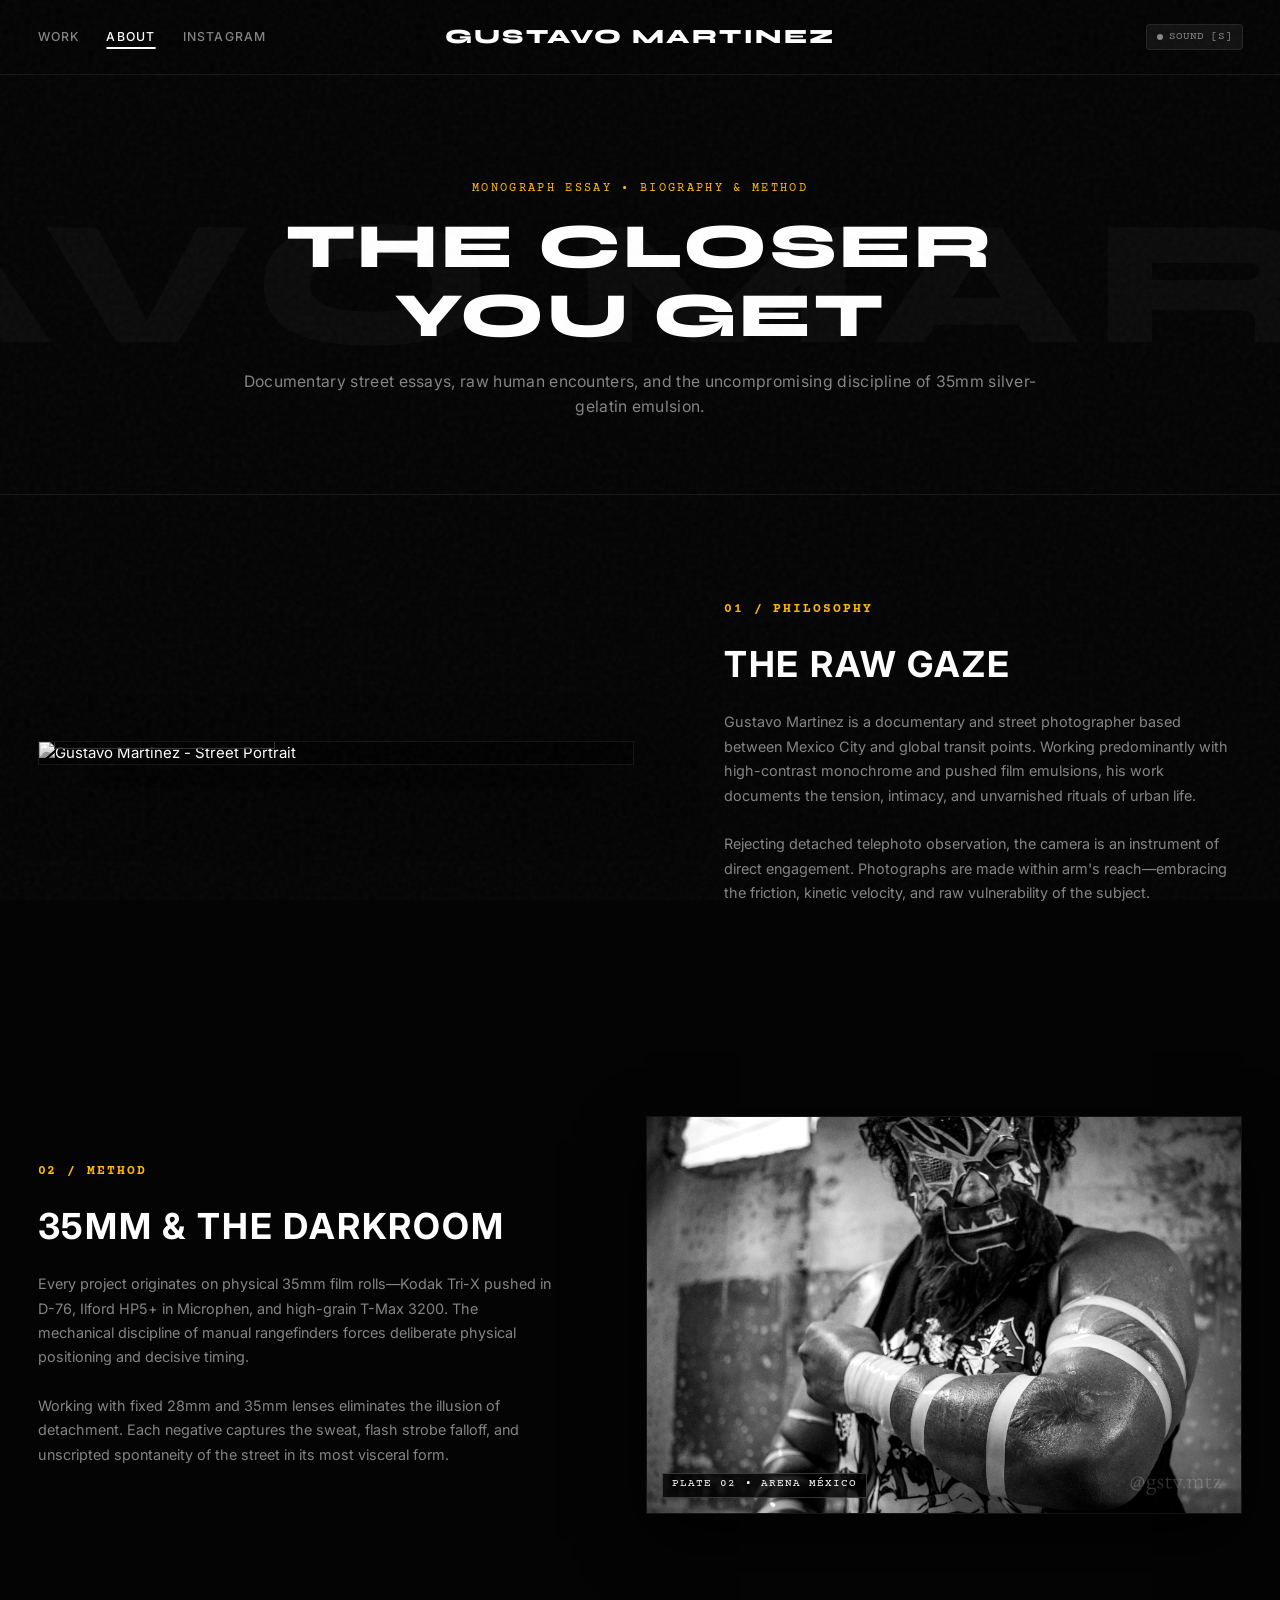
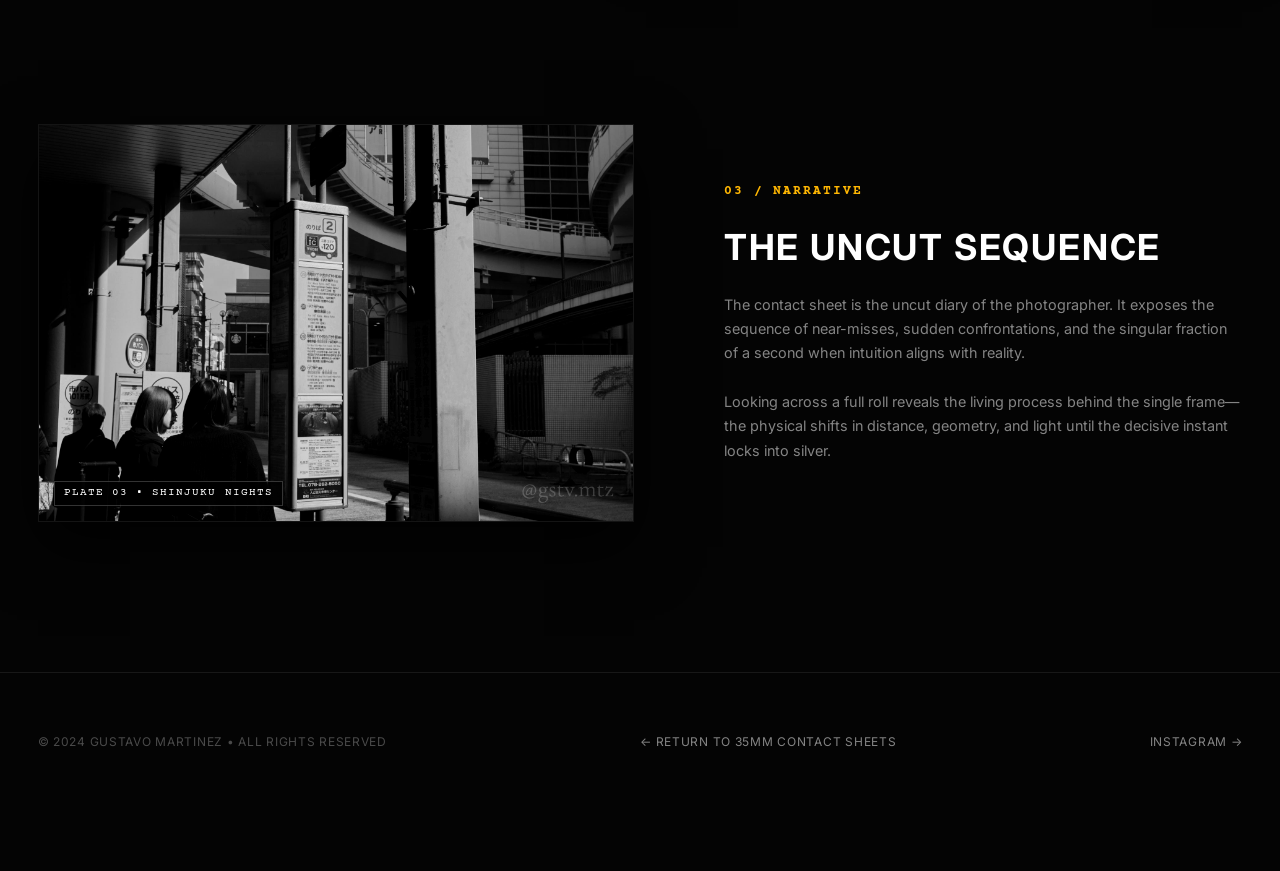
==== about/index.html @ 590e6861 "Rebuild: 35mm Contact Sheet Portfolio with Darkroom Light Table & About section" ====
<!DOCTYPE html>
<html lang="en">
<head>
    <meta charset="UTF-8">
    <meta name="viewport" content="width=device-width, initial-scale=1.0">
    <title>ABOUT — GUSTAVO MARTINEZ</title>
    <meta name="description" content="Biography, documentary ethos, and 35mm darkroom philosophy of street photographer Gustavo Martinez.">
    
    <!-- Open Graph -->
    <meta property="og:title" content="ABOUT — GUSTAVO MARTINEZ">
    <meta property="og:description" content="Documentary ethos, street philosophy, and the 35mm darkroom medium.">
    
    <!-- Google Fonts -->
    <link rel="preconnect" href="https://fonts.googleapis.com">
    <link rel="preconnect" href="https://fonts.gstatic.com" crossorigin>
    <link href="https://fonts.googleapis.com/css2?family=Courier+Prime:ital,wght@0,400;0,700;1,400&family=Inter:wght@300;400;500;600;700&family=Syne:wght@700;800&display=swap" rel="stylesheet">

    <!-- CSS Modules -->
    <link rel="stylesheet" href="../css/style.css">
    <link rel="stylesheet" href="../css/about.css">
</head>
<body>

    <!-- Silver-Gelatin Analog Noise Grain -->
    <div class="film-grain-canvas" aria-hidden="true"></div>

    <!-- Site Header: Bruce Gilden 3-Part Architecture -->
    <header class="site-header">
        <nav class="header-left" aria-label="Primary Navigation">
            <a href="../index.html" class="nav-link">WORK</a>
            <a href="../about.html" class="nav-link active">ABOUT</a>
            <a href="https://www.instagram.com/gstv.mtz/" target="_blank" rel="noopener" class="nav-link">INSTAGRAM</a>
        </nav>

        <div class="header-center">
            <a href="../index.html" class="site-logo">GUSTAVO MARTINEZ</a>
        </div>

        <div class="header-right">
            <button id="about-audio-btn" class="audio-toggle-btn" title="Toggle tactile acoustic feedback (S)" aria-pressed="false">
                <span class="sound-indicator"></span>
                <span>SOUND [S]</span>
            </button>
        </div>
    </header>

    <!-- About Section Hero Header -->
    <header class="about-page-header">
        <div class="about-watermark">GUSTAVO MARTINEZ</div>
        <div class="about-header-content">
            <span class="about-tagline">MONOGRAPH ESSAY • BIOGRAPHY & METHOD</span>
            <h1 class="about-headline">THE CLOSER YOU GET</h1>
            <p class="about-lead">Documentary street essays, raw human encounters, and the uncompromising discipline of 35mm silver-gelatin emulsion.</p>
        </div>
    </header>

    <!-- 3 Alternating Monograph Sections (Photos with text on opposite side) -->
    <main class="about-monograph-container">

        <!-- 1. Photo Left / Text Right -->
        <article class="about-row layout-photo-left">
            <div class="about-photo-col">
                <div class="about-img-frame">
                    <img src="../assets/photos/splash.jpg" alt="Gustavo Martinez - Street Portrait" class="about-img">
                    <span class="about-img-badge">PLATE 01 • FLASH & SHADOW</span>
                </div>
            </div>
            <div class="about-text-col">
                <span class="about-num">01 / PHILOSOPHY</span>
                <h2 class="about-section-title">THE RAW GAZE</h2>
                <p class="about-body">
                    Gustavo Martinez is a documentary and street photographer based between Mexico City and global transit points. Working predominantly with high-contrast monochrome and pushed film emulsions, his work documents the tension, intimacy, and unvarnished rituals of urban life.
                </p>
                <p class="about-body">
                    Rejecting detached telephoto observation, the camera is an instrument of direct engagement. Photographs are made within arm's reach—embracing the friction, kinetic velocity, and raw vulnerability of the subject.
                </p>
            </div>
        </article>

        <!-- 2. Text Left / Photo Right (Opposite Side) -->
        <article class="about-row layout-photo-right">
            <div class="about-photo-col">
                <div class="about-img-frame">
                    <img src="../assets/photos/lucha-libre/1.jpg" alt="Lucha Libre - The Mask in Shadows" class="about-img">
                    <span class="about-img-badge">PLATE 02 • ARENA MÉXICO</span>
                </div>
            </div>
            <div class="about-text-col">
                <span class="about-num">02 / METHOD</span>
                <h2 class="about-section-title">35MM & THE DARKROOM</h2>
                <p class="about-body">
                    Every project originates on physical 35mm film rolls—Kodak Tri-X pushed in D-76, Ilford HP5+ in Microphen, and high-grain T-Max 3200. The mechanical discipline of manual rangefinders forces deliberate physical positioning and decisive timing.
                </p>
                <p class="about-body">
                    Working with fixed 28mm and 35mm lenses eliminates the illusion of detachment. Each negative captures the sweat, flash strobe falloff, and unscripted spontaneity of the street in its most visceral form.
                </p>
            </div>
        </article>

        <!-- 3. Photo Left / Text Right (Opposite Side) -->
        <article class="about-row layout-photo-left">
            <div class="about-photo-col">
                <div class="about-img-frame">
                    <img src="../assets/photos/japan/1.jpg" alt="Japan - Shinjuku Crosswalk" class="about-img">
                    <span class="about-img-badge">PLATE 03 • SHINJUKU NIGHTS</span>
                </div>
            </div>
            <div class="about-text-col">
                <span class="about-num">03 / NARRATIVE</span>
                <h2 class="about-section-title">THE UNCUT SEQUENCE</h2>
                <p class="about-body">
                    The contact sheet is the uncut diary of the photographer. It exposes the sequence of near-misses, sudden confrontations, and the singular fraction of a second when intuition aligns with reality.
                </p>
                <p class="about-body">
                    Looking across a full roll reveals the living process behind the single frame—the physical shifts in distance, geometry, and light until the decisive instant locks into silver.
                </p>
            </div>
        </article>

    </main>

    <!-- Site Footer -->
    <footer class="site-footer">
        <div class="footer-left">
            <span>© 2024 GUSTAVO MARTINEZ • ALL RIGHTS RESERVED</span>
        </div>
        <div class="footer-center">
            <span><a href="../index.html">← RETURN TO 35MM CONTACT SHEETS</a></span>
        </div>
        <div class="footer-right">
            <a href="https://www.instagram.com/gstv.mtz/" target="_blank" rel="noopener">INSTAGRAM →</a>
        </div>
    </footer>

    <!-- Audio Script -->
    <script type="module">
        import { sound } from './js/audio.js';
        const btn = document.getElementById('about-audio-btn');
        if (btn) {
            btn.addEventListener('click', () => {
                const active = sound.toggle();
                btn.classList.toggle('active', active);
                btn.setAttribute('aria-pressed', active ? 'true' : 'false');
                if (active) sound.playClick();
            });
        }
        window.addEventListener('keydown', (e) => {
            if (e.key.toLowerCase() === 's' && btn) btn.click();
        });
    </script>
</body>
</html>
---- css/style.css ----
/* ==========================================================================
   Gustavo Martinez Photography — Design Tokens & Core Styles
   Darkroom / Monograph / Contact Sheet
   ========================================================================== */

:root {
    --bg-canvas: #040404;
    --bg-surface: #090a0d;
    --bg-light-table: #0c0d12;
    --border-dim: rgba(255, 255, 255, 0.08);
    --border-medium: rgba(255, 255, 255, 0.18);
    
    --text-pure: #ffffff;
    --text-high: #e2e2e2;
    --text-muted: #848484;
    --text-subtle: #4a4a4a;

    --chinagraph-red: #e63946;
    --chinagraph-yellow: #ffb703;
    --film-amber: #e8a838;

    --font-display: 'Syne', -apple-system, BlinkMacSystemFont, sans-serif;
    --font-sans: 'Inter', -apple-system, BlinkMacSystemFont, sans-serif;
    --font-mono: 'Courier Prime', 'SF Mono', Consolas, monospace;

    --ease-out-expo: cubic-bezier(0.16, 1, 0.3, 1);
    --ease-in-out-cubic: cubic-bezier(0.65, 0, 0.35, 1);
}

/* Base Reset */
*, *::before, *::after {
    margin: 0;
    padding: 0;
    box-sizing: border-box;
    -webkit-font-smoothing: antialiased;
    -moz-osx-font-smoothing: grayscale;
}

html {
    background-color: var(--bg-canvas);
    color: var(--text-pure);
    font-family: var(--font-sans);
    font-size: 15px;
    line-height: 1.5;
    scroll-behavior: smooth;
    overflow-x: hidden;
}

body {
    min-height: 100vh;
    background-color: var(--bg-canvas);
    color: var(--text-pure);
    position: relative;
    padding-bottom: 2rem;
}

body.lightbox-locked {
    overflow: hidden !important;
}

/* Subtle Silver-Gelatin Film Grain Overlay */
.film-grain-canvas {
    position: fixed;
    top: 0;
    left: 0;
    width: 100vw;
    height: 100vh;
    pointer-events: none;
    z-index: 99;
    opacity: 0.038;
    background-image: url("data:image/svg+xml,%3Csvg viewBox='0 0 200 200' xmlns='http://www.w3.org/2000/svg'%3E%3Cfilter id='noiseFilter'%3E%3CfeTurbulence type='fractalNoise' baseFrequency='0.85' numOctaves='3' stitchTiles='stitch'/%3E%3C/filter%3E%3Crect width='100%25' height='100%25' filter='url(%23noiseFilter)'/%3E%3C/svg%3E");
}

/* ==========================================================================
   Header (Bruce Gilden 3-Part Architecture)
   ========================================================================== */

.site-header {
    position: sticky;
    top: 0;
    z-index: 80;
    display: grid;
    grid-template-columns: 1fr auto 1fr;
    align-items: center;
    padding: 1.6rem 2.5rem;
    background: rgba(4, 4, 4, 0.92);
    backdrop-filter: blur(12px);
    -webkit-backdrop-filter: blur(12px);
    border-bottom: 1px solid var(--border-dim);
}

/* Left Nav */
.header-left {
    display: flex;
    align-items: center;
    gap: 1.8rem;
}

.nav-link {
    color: var(--text-muted);
    font-size: 0.82rem;
    font-weight: 500;
    text-transform: uppercase;
    letter-spacing: 0.1em;
    text-decoration: none;
    transition: color 0.2s ease;
    cursor: pointer;
    background: none;
    border: none;
    font-family: inherit;
    padding: 0;
}

.nav-link:hover {
    color: var(--text-pure);
}

.nav-link.active {
    color: var(--text-pure);
    text-decoration: underline;
    text-underline-offset: 6px;
    text-decoration-thickness: 1.5px;
}

/* Center Logotype */
.header-center {
    text-align: center;
}

.site-logo {
    font-family: var(--font-display);
    font-size: 1.35rem;
    font-weight: 800;
    letter-spacing: 0.12em;
    text-transform: uppercase;
    color: var(--text-pure);
    text-decoration: none;
    display: block;
    line-height: 1;
}

.site-logo:hover {
    opacity: 0.85;
}

/* Right Nav */
.header-right {
    display: flex;
    justify-content: flex-end;
    align-items: center;
    gap: 1.6rem;
}

.archive-status-tag {
    font-family: var(--font-mono);
    font-size: 0.72rem;
    color: var(--text-subtle);
    letter-spacing: 0.08em;
    text-transform: uppercase;
}

.archive-status-tag .status-dot {
    display: inline-block;
    width: 6px;
    height: 6px;
    border-radius: 50%;
    background: #10b981;
    margin-right: 6px;
    box-shadow: 0 0 8px #10b981;
}

/* Audio Toggle Button */
.audio-toggle-btn {
    background: rgba(255, 255, 255, 0.06);
    border: 1px solid var(--border-dim);
    color: var(--text-muted);
    padding: 0.35rem 0.65rem;
    border-radius: 4px;
    font-size: 0.75rem;
    font-family: var(--font-mono);
    display: flex;
    align-items: center;
    gap: 0.4rem;
    cursor: pointer;
    transition: all 0.2s ease;
}

.audio-toggle-btn:hover {
    background: rgba(255, 255, 255, 0.12);
    color: var(--text-pure);
}

.audio-toggle-btn.active {
    background: rgba(255, 255, 255, 0.18);
    border-color: var(--border-medium);
    color: #fff;
}

.audio-toggle-btn .sound-indicator {
    width: 6px;
    height: 6px;
    border-radius: 50%;
    background: #888;
}

.audio-toggle-btn.active .sound-indicator {
    background: #e63946;
    box-shadow: 0 0 6px #e63946;
}

/* ==========================================================================
   Floating Mode Control Pill (Dock)
   ========================================================================== */

.floating-mode-dock {
    position: fixed;
    bottom: 2rem;
    left: 50%;
    transform: translateX(-50%);
    z-index: 90;
    display: flex;
    align-items: center;
    background: rgba(14, 15, 20, 0.88);
    border: 1px solid rgba(255, 255, 255, 0.14);
    box-shadow: 0 20px 40px rgba(0, 0, 0, 0.7), 0 0 0 1px rgba(255, 255, 255, 0.05);
    border-radius: 999px;
    padding: 0.35rem;
    backdrop-filter: blur(20px);
    -webkit-backdrop-filter: blur(20px);
}

.mode-pill-btn {
    display: flex;
    align-items: center;
    gap: 0.65rem;
    padding: 0.65rem 1.35rem;
    border-radius: 999px;
    background: transparent;
    border: none;
    color: var(--text-muted);
    font-family: var(--font-sans);
    font-size: 0.82rem;
    font-weight: 600;
    letter-spacing: 0.08em;
    text-transform: uppercase;
    cursor: pointer;
    transition: all 0.25s var(--ease-out-expo);
}

.mode-pill-btn:hover {
    color: var(--text-pure);
}

.mode-pill-btn.active {
    background: rgba(255, 255, 255, 0.12);
    color: #ffffff;
    box-shadow: 0 2px 10px rgba(0, 0, 0, 0.4);
}

.mode-icon {
    display: flex;
    align-items: center;
    justify-content: center;
}

.hotkey-badge {
    font-family: var(--font-mono);
    font-size: 0.68rem;
    color: var(--text-subtle);
    background: rgba(255, 255, 255, 0.06);
    padding: 0.15rem 0.35rem;
    border-radius: 3px;
    margin-left: 0.2rem;
}

.mode-pill-btn.active .hotkey-badge {
    color: var(--text-muted);
    background: rgba(0, 0, 0, 0.3);
}

/* ==========================================================================
   Main Viewport & Transitions
   ========================================================================== */

#main-viewport {
    width: 100%;
    min-height: calc(100vh - 120px);
    transition: opacity 0.18s ease, transform 0.18s ease;
}

#main-viewport.mode-transitioning {
    opacity: 0;
    transform: translateY(6px);
}

/* Footer Information */
.site-footer {
    padding: 4rem 2.5rem 6rem;
    border-top: 1px solid var(--border-dim);
    display: flex;
    justify-content: space-between;
    align-items: center;
    font-size: 0.8rem;
    color: var(--text-subtle);
    letter-spacing: 0.06em;
}

.site-footer a {
    color: var(--text-muted);
    text-decoration: none;
}

.site-footer a:hover {
    color: var(--text-pure);
    text-decoration: underline;
}

/* Responsive Rules */
@media (max-width: 860px) {
    .site-header {
        display: grid;
        grid-template-columns: 1fr auto;
        grid-template-rows: auto auto;
        padding: 0.9rem 1.2rem 0.75rem;
        gap: 0.7rem 0;
    }

    .header-center {
        grid-column: 1 / 2;
        grid-row: 1 / 2;
        text-align: left;
    }

    .site-logo {
        font-size: 1.15rem;
        letter-spacing: 0.08em;
    }

    .header-right {
        grid-column: 2 / 3;
        grid-row: 1 / 2;
        justify-content: flex-end;
    }

    .header-left {
        grid-column: 1 / 3;
        grid-row: 2 / 2;
        display: flex;
        align-items: center;
        gap: 1.5rem;
        padding-top: 0.6rem;
        border-top: 1px solid var(--border-dim);
    }

    .nav-link {
        font-size: 0.78rem;
        padding: 0.2rem 0;
    }

    .site-footer {
        flex-direction: column;
        gap: 1.2rem;
        text-align: center;
        padding: 2.5rem 1.2rem 4rem;
    }
}
---- css/about.css ----
/* ==========================================================================
   About Section Styling (Monograph Aesthetic & Alternating 3-Photo Layout)
   ========================================================================== */

.about-page-header {
    position: relative;
    width: 100%;
    padding: 7rem 2.5rem 5rem;
    text-align: center;
    border-bottom: 1px solid var(--border-dim);
    overflow: hidden;
}

.about-watermark {
    position: absolute;
    top: 50%;
    left: 50%;
    transform: translate(-50%, -50%);
    font-family: var(--font-display);
    font-size: clamp(4rem, 14vw, 16rem);
    font-weight: 800;
    color: rgba(255, 255, 255, 0.03);
    white-space: nowrap;
    letter-spacing: 0.08em;
    pointer-events: none;
    z-index: 1;
    user-select: none;
}

.about-header-content {
    position: relative;
    z-index: 2;
    max-width: 820px;
    margin: 0 auto;
}

.about-tagline {
    font-family: var(--font-mono);
    font-size: 0.78rem;
    color: var(--chinagraph-yellow);
    letter-spacing: 0.2em;
    text-transform: uppercase;
    display: block;
    margin-bottom: 1rem;
}

.about-headline {
    font-family: var(--font-display);
    font-size: clamp(2.4rem, 5.5vw, 4.2rem);
    font-weight: 800;
    letter-spacing: 0.04em;
    line-height: 1.1;
    margin-bottom: 1.2rem;
}

.about-lead {
    font-size: 1.05rem;
    color: var(--text-muted);
    line-height: 1.6;
    letter-spacing: 0.02em;
}

/* ==========================================================================
   The 3-Photo Alternating Monograph Section
   ========================================================================== */

.about-monograph-container {
    width: 100%;
    max-width: 1440px;
    margin: 0 auto;
    padding: 7rem 2.5rem 10rem;
    display: flex;
    flex-direction: column;
    gap: 14rem; /* Generous Bruce Gilden vertical spacing */
}

/* Each Triptych Row */
.about-row {
    display: grid;
    grid-template-columns: 1fr 1fr;
    gap: 6rem;
    align-items: center;
    position: relative;
}

/* Alternating Alignment */
/* Row 1 & 3: Photo on Left, Text on Right (Default Grid) */
.about-row.layout-photo-left {
    grid-template-columns: 1.15fr 1fr;
}

/* Row 2: Text on Left, Photo on Right (Reversed Grid) */
.about-row.layout-photo-right {
    grid-template-columns: 1fr 1.15fr;
}

.about-row.layout-photo-right .about-photo-col {
    order: 2;
}

.about-row.layout-photo-right .about-text-col {
    order: 1;
}

/* Photo Column */
.about-photo-col {
    position: relative;
}

.about-img-frame {
    position: relative;
    background: #000;
    overflow: hidden;
    border: 1px solid var(--border-dim);
    box-shadow: 0 25px 60px rgba(0, 0, 0, 0.85);
}

.about-img {
    width: 100%;
    height: auto;
    max-height: 75vh;
    object-fit: cover;
    display: block;
    filter: contrast(108%) grayscale(100%);
    transition: filter 0.5s ease, transform 0.6s var(--ease-out-expo);
}

.about-img-frame:hover .about-img {
    filter: contrast(112%) grayscale(0%);
    transform: scale(1.02);
}

.about-img-badge {
    position: absolute;
    bottom: 1rem;
    left: 1rem;
    font-family: var(--font-mono);
    font-size: 0.7rem;
    color: #fff;
    background: rgba(0, 0, 0, 0.8);
    padding: 0.25rem 0.6rem;
    border: 1px solid rgba(255, 255, 255, 0.2);
    letter-spacing: 0.1em;
}

/* Text Column */
.about-text-col {
    display: flex;
    flex-direction: column;
    gap: 1.6rem;
    max-width: 540px;
}

.about-num {
    font-family: var(--font-mono);
    font-size: 0.85rem;
    color: var(--chinagraph-yellow);
    letter-spacing: 0.15em;
    font-weight: 700;
}

.about-section-title {
    font-family: var(--font-sans);
    font-size: clamp(1.6rem, 2.8vw, 2.4rem);
    font-weight: 700;
    text-transform: uppercase;
    letter-spacing: 0.05em;
    line-height: 1.2;
    color: var(--text-pure);
}

.about-quote {
    font-family: var(--font-display);
    font-size: 1.35rem;
    font-weight: 700;
    line-height: 1.35;
    color: var(--text-high);
    border-left: 2px solid var(--chinagraph-red);
    padding-left: 1.2rem;
    margin: 0.4rem 0;
}

.about-quote-author {
    display: block;
    font-family: var(--font-mono);
    font-size: 0.72rem;
    color: var(--text-subtle);
    letter-spacing: 0.15em;
    margin-top: 0.5rem;
    font-style: normal;
}

.about-body {
    font-size: 0.96rem;
    line-height: 1.7;
    color: var(--text-muted);
}

.about-spec-grid {
    display: grid;
    grid-template-columns: repeat(2, 1fr);
    gap: 1rem;
    margin-top: 1rem;
    padding-top: 1.4rem;
    border-top: 1px solid var(--border-dim);
}

.about-spec-item {
    display: flex;
    flex-direction: column;
    gap: 0.2rem;
}

.about-spec-label {
    font-family: var(--font-mono);
    font-size: 0.68rem;
    color: var(--text-subtle);
    letter-spacing: 0.1em;
}

.about-spec-val {
    font-family: var(--font-mono);
    font-size: 0.82rem;
    color: var(--text-high);
}

/* Responsive Rules for Mobile/Tablet */
@media (max-width: 960px) {
    .about-page-header {
        padding: 3.5rem 1.2rem 2.5rem;
    }
    .about-monograph-container {
        padding: 3rem 1.2rem 5rem;
        gap: 4.5rem; /* Balanced, comfortable breathing room on mobile */
    }
    .about-row,
    .about-row.layout-photo-left,
    .about-row.layout-photo-right {
        grid-template-columns: 1fr;
        gap: 2rem;
    }
    .about-row.layout-photo-right .about-photo-col {
        order: 1; /* Always stack photo first on mobile */
    }
    .about-row.layout-photo-right .about-text-col {
        order: 2;
    }
    .about-img {
        max-height: 50vh;
    }
}
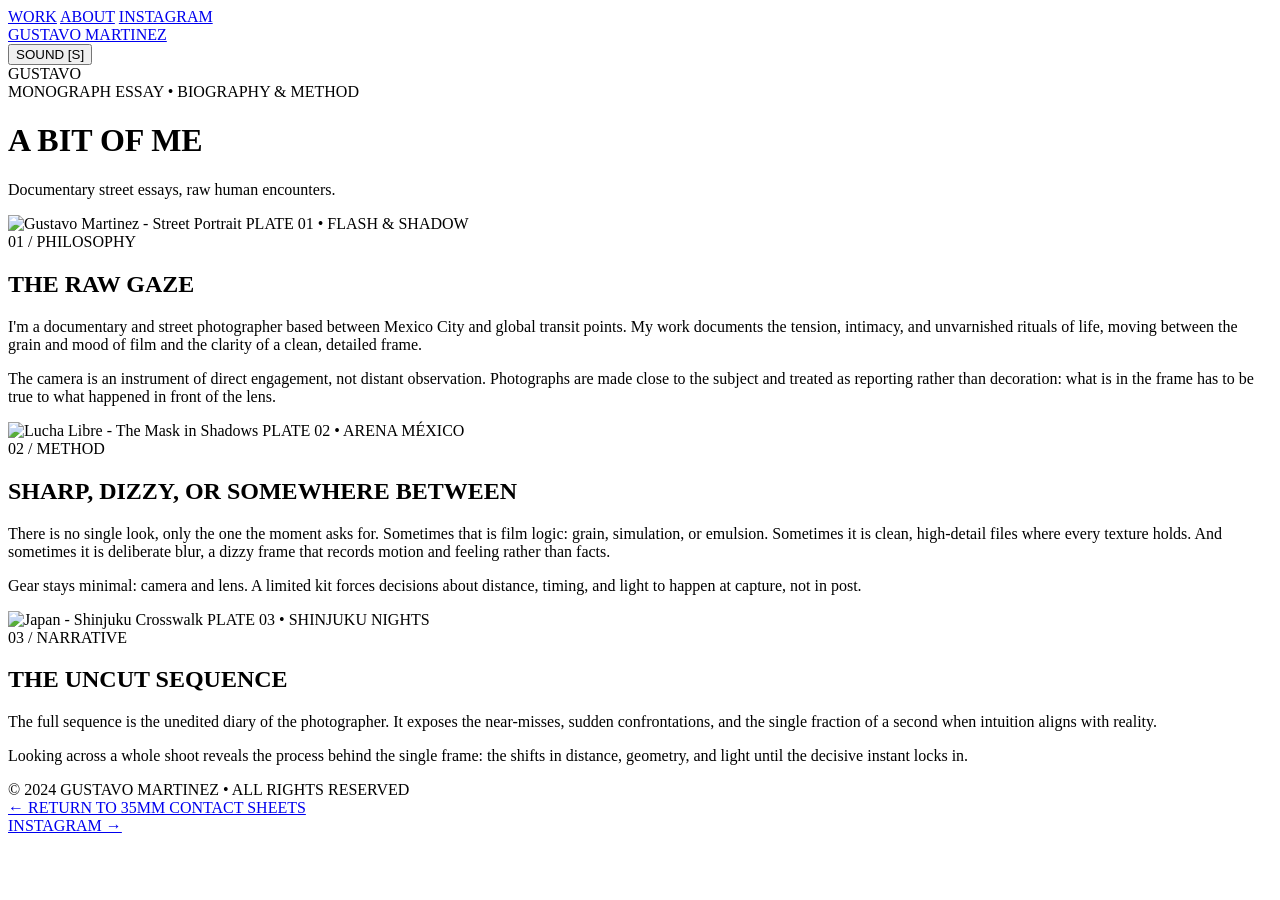
==== commit 36c77f65: "Adding real desc of me" ====
--- a/about/index.html
+++ b/about/index.html
@@ -1,24 +1,29 @@
 <!DOCTYPE html>
 <html lang="en">
+
 <head>
     <meta charset="UTF-8">
     <meta name="viewport" content="width=device-width, initial-scale=1.0">
     <title>ABOUT — GUSTAVO MARTINEZ</title>
-    <meta name="description" content="Biography, documentary ethos, and 35mm darkroom philosophy of street photographer Gustavo Martinez.">
-    
+    <meta name="description"
+        content="Biography, documentary ethos, and 35mm darkroom philosophy of street photographer Gustavo Martinez.">
+
     <!-- Open Graph -->
     <meta property="og:title" content="ABOUT — GUSTAVO MARTINEZ">
     <meta property="og:description" content="Documentary ethos, street philosophy, and the 35mm darkroom medium.">
-    
+
     <!-- Google Fonts -->
     <link rel="preconnect" href="https://fonts.googleapis.com">
     <link rel="preconnect" href="https://fonts.gstatic.com" crossorigin>
-    <link href="https://fonts.googleapis.com/css2?family=Courier+Prime:ital,wght@0,400;0,700;1,400&family=Inter:wght@300;400;500;600;700&family=Syne:wght@700;800&display=swap" rel="stylesheet">
+    <link
+        href="https://fonts.googleapis.com/css2?family=Courier+Prime:ital,wght@0,400;0,700;1,400&family=Inter:wght@300;400;500;600;700&family=Syne:wght@700;800&display=swap"
+        rel="stylesheet">
 
     <!-- CSS Modules -->
-    <link rel="stylesheet" href="../css/style.css">
-    <link rel="stylesheet" href="../css/about.css">
+    <link rel="stylesheet" href="css/style.css">
+    <link rel="stylesheet" href="css/about.css">
 </head>
+
 <body>
 
     <!-- Silver-Gelatin Analog Noise Grain -->
@@ -27,17 +32,18 @@
     <!-- Site Header: Bruce Gilden 3-Part Architecture -->
     <header class="site-header">
         <nav class="header-left" aria-label="Primary Navigation">
-            <a href="../index.html" class="nav-link">WORK</a>
-            <a href="../about.html" class="nav-link active">ABOUT</a>
+            <a href="index.html" class="nav-link">WORK</a>
+            <a href="about.html" class="nav-link active">ABOUT</a>
             <a href="https://www.instagram.com/gstv.mtz/" target="_blank" rel="noopener" class="nav-link">INSTAGRAM</a>
         </nav>
 
         <div class="header-center">
-            <a href="../index.html" class="site-logo">GUSTAVO MARTINEZ</a>
+            <a href="index.html" class="site-logo">GUSTAVO MARTINEZ</a>
         </div>
 
         <div class="header-right">
-            <button id="about-audio-btn" class="audio-toggle-btn" title="Toggle tactile acoustic feedback (S)" aria-pressed="false">
+            <button id="about-audio-btn" class="audio-toggle-btn" title="Toggle tactile acoustic feedback (S)"
+                aria-pressed="false">
                 <span class="sound-indicator"></span>
                 <span>SOUND [S]</span>
             </button>
@@ -46,11 +52,11 @@
 
     <!-- About Section Hero Header -->
     <header class="about-page-header">
-        <div class="about-watermark">GUSTAVO MARTINEZ</div>
+        <div class="about-watermark">GUSTAVO</div>
         <div class="about-header-content">
             <span class="about-tagline">MONOGRAPH ESSAY • BIOGRAPHY & METHOD</span>
-            <h1 class="about-headline">THE CLOSER YOU GET</h1>
-            <p class="about-lead">Documentary street essays, raw human encounters, and the uncompromising discipline of 35mm silver-gelatin emulsion.</p>
+            <h1 class="about-headline">A BIT OF ME</h1>
+            <p class="about-lead">Documentary street essays, raw human encounters.</p>
         </div>
     </header>
 
@@ -61,7 +67,7 @@
         <article class="about-row layout-photo-left">
             <div class="about-photo-col">
                 <div class="about-img-frame">
-                    <img src="../assets/photos/splash.jpg" alt="Gustavo Martinez - Street Portrait" class="about-img">
+                    <img src="assets/photos/splash.jpg" alt="Gustavo Martinez - Street Portrait" class="about-img">
                     <span class="about-img-badge">PLATE 01 • FLASH & SHADOW</span>
                 </div>
             </div>
@@ -69,10 +75,14 @@
                 <span class="about-num">01 / PHILOSOPHY</span>
                 <h2 class="about-section-title">THE RAW GAZE</h2>
                 <p class="about-body">
-                    Gustavo Martinez is a documentary and street photographer based between Mexico City and global transit points. Working predominantly with high-contrast monochrome and pushed film emulsions, his work documents the tension, intimacy, and unvarnished rituals of urban life.
+                    I'm a documentary and street photographer based between Mexico City and global transit points.
+                    My work documents the tension, intimacy, and unvarnished rituals of life, moving between the grain
+                    and mood of film and the clarity of a clean, detailed frame.
                 </p>
                 <p class="about-body">
-                    Rejecting detached telephoto observation, the camera is an instrument of direct engagement. Photographs are made within arm's reach—embracing the friction, kinetic velocity, and raw vulnerability of the subject.
+                    The camera is an instrument of direct engagement, not distant observation.
+                    Photographs are made close to the subject and treated as reporting rather than decoration: what is
+                    in the frame has to be true to what happened in front of the lens.
                 </p>
             </div>
         </article>
@@ -81,18 +91,23 @@
         <article class="about-row layout-photo-right">
             <div class="about-photo-col">
                 <div class="about-img-frame">
-                    <img src="../assets/photos/lucha-libre/1.jpg" alt="Lucha Libre - The Mask in Shadows" class="about-img">
+                    <img src="assets/photos/lucha-libre/1.jpg" alt="Lucha Libre - The Mask in Shadows"
+                        class="about-img">
                     <span class="about-img-badge">PLATE 02 • ARENA MÉXICO</span>
                 </div>
             </div>
             <div class="about-text-col">
                 <span class="about-num">02 / METHOD</span>
-                <h2 class="about-section-title">35MM & THE DARKROOM</h2>
+                <h2 class="about-section-title">SHARP, DIZZY, OR SOMEWHERE BETWEEN</h2>
                 <p class="about-body">
-                    Every project originates on physical 35mm film rolls—Kodak Tri-X pushed in D-76, Ilford HP5+ in Microphen, and high-grain T-Max 3200. The mechanical discipline of manual rangefinders forces deliberate physical positioning and decisive timing.
+                    There is no single look, only the one the moment asks for. Sometimes that is film logic: grain,
+                    simulation, or emulsion.
+                    Sometimes it is clean, high-detail files where every texture holds. And sometimes it is deliberate
+                    blur, a dizzy frame that records motion and feeling rather than facts.
                 </p>
                 <p class="about-body">
-                    Working with fixed 28mm and 35mm lenses eliminates the illusion of detachment. Each negative captures the sweat, flash strobe falloff, and unscripted spontaneity of the street in its most visceral form.
+                    Gear stays minimal: camera and lens. A limited kit forces decisions about distance, timing, and
+                    light to happen at capture, not in post.
                 </p>
             </div>
         </article>
@@ -101,7 +116,7 @@
         <article class="about-row layout-photo-left">
             <div class="about-photo-col">
                 <div class="about-img-frame">
-                    <img src="../assets/photos/japan/1.jpg" alt="Japan - Shinjuku Crosswalk" class="about-img">
+                    <img src="assets/photos/japan/1.jpg" alt="Japan - Shinjuku Crosswalk" class="about-img">
                     <span class="about-img-badge">PLATE 03 • SHINJUKU NIGHTS</span>
                 </div>
             </div>
@@ -109,10 +124,12 @@
                 <span class="about-num">03 / NARRATIVE</span>
                 <h2 class="about-section-title">THE UNCUT SEQUENCE</h2>
                 <p class="about-body">
-                    The contact sheet is the uncut diary of the photographer. It exposes the sequence of near-misses, sudden confrontations, and the singular fraction of a second when intuition aligns with reality.
+                    The full sequence is the unedited diary of the photographer. It exposes the near-misses, sudden
+                    confrontations, and the single fraction of a second when intuition aligns with reality.
                 </p>
                 <p class="about-body">
-                    Looking across a full roll reveals the living process behind the single frame—the physical shifts in distance, geometry, and light until the decisive instant locks into silver.
+                    Looking across a whole shoot reveals the process behind the single frame: the shifts in distance,
+                    geometry, and light until the decisive instant locks in.
                 </p>
             </div>
         </article>
@@ -125,7 +142,7 @@
             <span>© 2024 GUSTAVO MARTINEZ • ALL RIGHTS RESERVED</span>
         </div>
         <div class="footer-center">
-            <span><a href="../index.html">← RETURN TO 35MM CONTACT SHEETS</a></span>
+            <span><a href="index.html">← RETURN TO 35MM CONTACT SHEETS</a></span>
         </div>
         <div class="footer-right">
             <a href="https://www.instagram.com/gstv.mtz/" target="_blank" rel="noopener">INSTAGRAM →</a>
@@ -149,4 +166,5 @@
         });
     </script>
 </body>
-</html>
+
+</html>
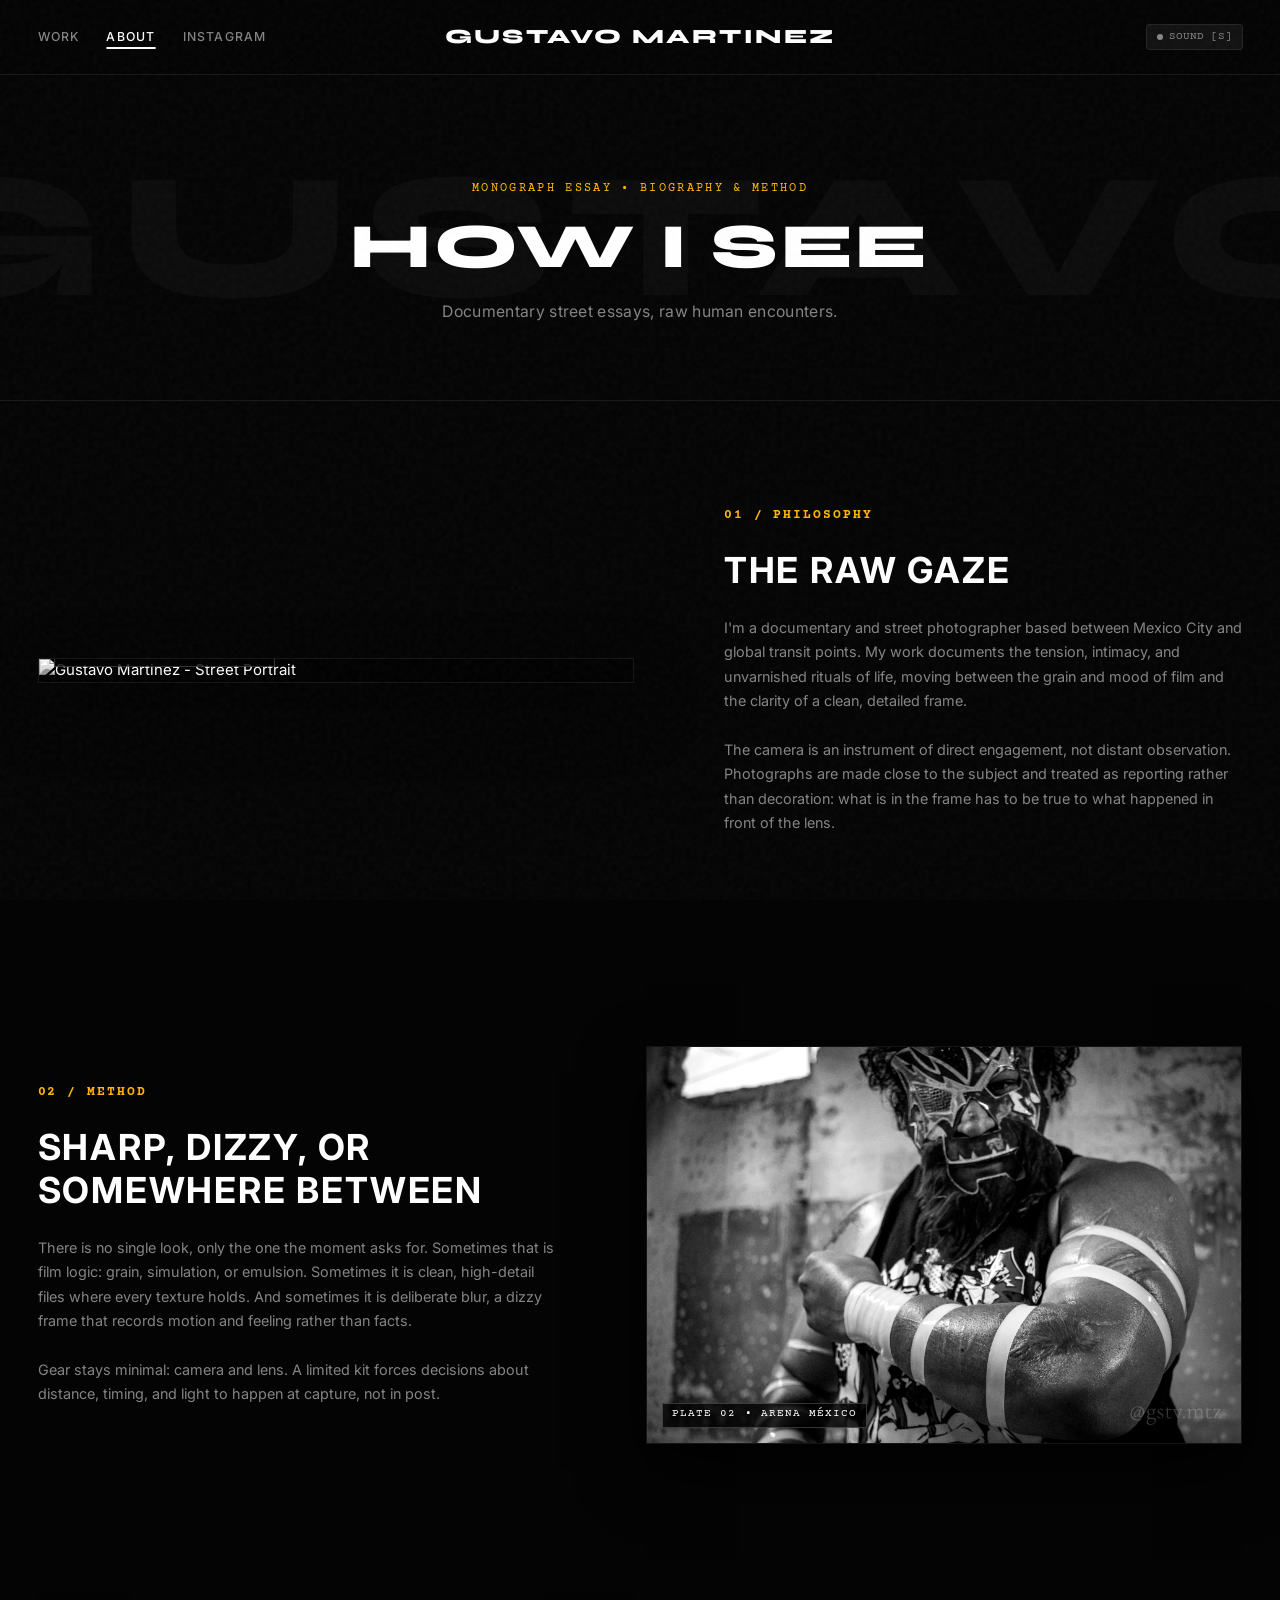
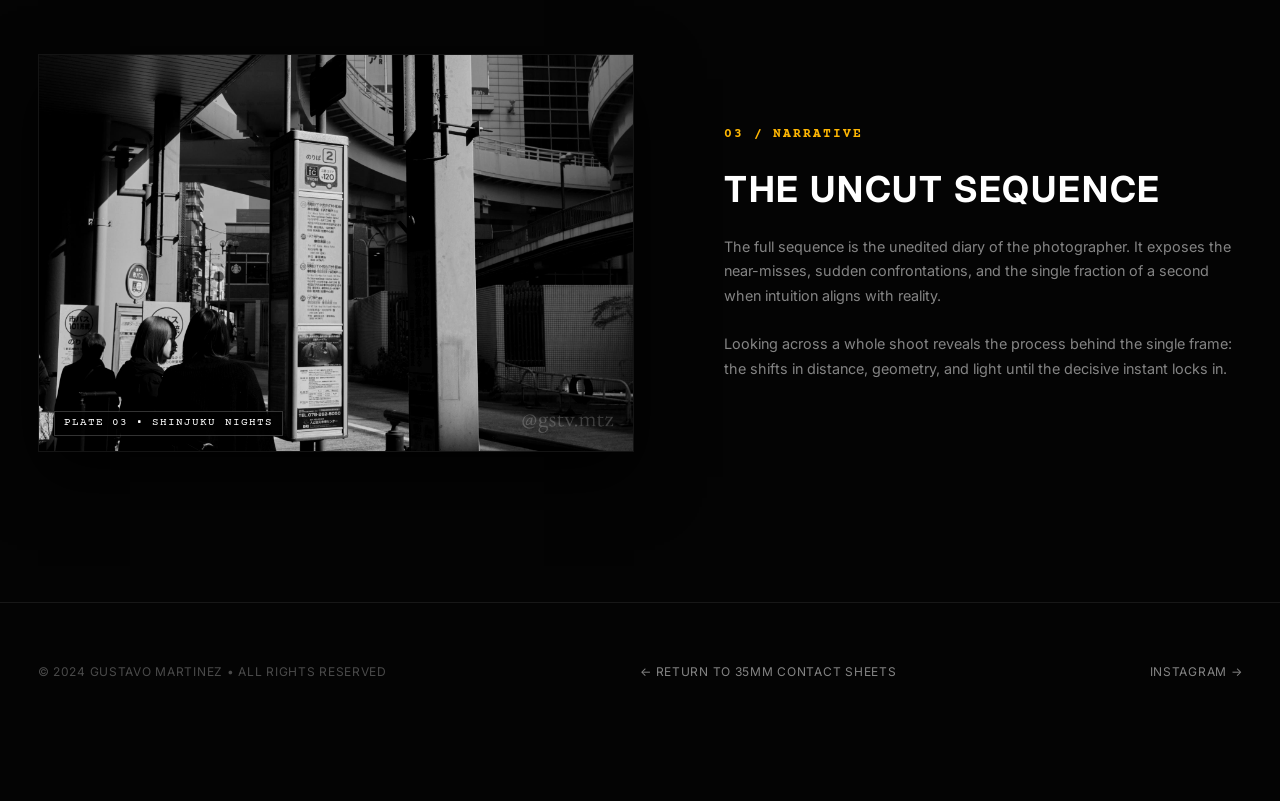
==== commit d07859fc: "Sync: update about.html with new copy, fix relative asset paths in about/index.html" ====
--- a/about/index.html
+++ b/about/index.html
@@ -20,8 +20,8 @@
         rel="stylesheet">
 
     <!-- CSS Modules -->
-    <link rel="stylesheet" href="css/style.css">
-    <link rel="stylesheet" href="css/about.css">
+    <link rel="stylesheet" href="../css/style.css">
+    <link rel="stylesheet" href="../css/about.css">
 </head>
 
 <body>
@@ -32,13 +32,13 @@
     <!-- Site Header: Bruce Gilden 3-Part Architecture -->
     <header class="site-header">
         <nav class="header-left" aria-label="Primary Navigation">
-            <a href="index.html" class="nav-link">WORK</a>
-            <a href="about.html" class="nav-link active">ABOUT</a>
+            <a href="../index.html" class="nav-link">WORK</a>
+            <a href="../about.html" class="nav-link active">ABOUT</a>
             <a href="https://www.instagram.com/gstv.mtz/" target="_blank" rel="noopener" class="nav-link">INSTAGRAM</a>
         </nav>
 
         <div class="header-center">
-            <a href="index.html" class="site-logo">GUSTAVO MARTINEZ</a>
+            <a href="../index.html" class="site-logo">GUSTAVO MARTINEZ</a>
         </div>
 
         <div class="header-right">
@@ -55,7 +55,7 @@
         <div class="about-watermark">GUSTAVO</div>
         <div class="about-header-content">
             <span class="about-tagline">MONOGRAPH ESSAY • BIOGRAPHY & METHOD</span>
-            <h1 class="about-headline">A BIT OF ME</h1>
+            <h1 class="about-headline">HOW I SEE</h1>
             <p class="about-lead">Documentary street essays, raw human encounters.</p>
         </div>
     </header>
@@ -67,7 +67,7 @@
         <article class="about-row layout-photo-left">
             <div class="about-photo-col">
                 <div class="about-img-frame">
-                    <img src="assets/photos/splash.jpg" alt="Gustavo Martinez - Street Portrait" class="about-img">
+                    <img src="../assets/photos/splash.jpg" alt="Gustavo Martinez - Street Portrait" class="about-img">
                     <span class="about-img-badge">PLATE 01 • FLASH & SHADOW</span>
                 </div>
             </div>
@@ -91,7 +91,7 @@
         <article class="about-row layout-photo-right">
             <div class="about-photo-col">
                 <div class="about-img-frame">
-                    <img src="assets/photos/lucha-libre/1.jpg" alt="Lucha Libre - The Mask in Shadows"
+                    <img src="../assets/photos/lucha-libre/1.jpg" alt="Lucha Libre - The Mask in Shadows"
                         class="about-img">
                     <span class="about-img-badge">PLATE 02 • ARENA MÉXICO</span>
                 </div>
@@ -116,7 +116,7 @@
         <article class="about-row layout-photo-left">
             <div class="about-photo-col">
                 <div class="about-img-frame">
-                    <img src="assets/photos/japan/1.jpg" alt="Japan - Shinjuku Crosswalk" class="about-img">
+                    <img src="../assets/photos/japan/1.jpg" alt="Japan - Shinjuku Crosswalk" class="about-img">
                     <span class="about-img-badge">PLATE 03 • SHINJUKU NIGHTS</span>
                 </div>
             </div>
@@ -142,7 +142,7 @@
             <span>© 2024 GUSTAVO MARTINEZ • ALL RIGHTS RESERVED</span>
         </div>
         <div class="footer-center">
-            <span><a href="index.html">← RETURN TO 35MM CONTACT SHEETS</a></span>
+            <span><a href="../index.html">← RETURN TO 35MM CONTACT SHEETS</a></span>
         </div>
         <div class="footer-right">
             <a href="https://www.instagram.com/gstv.mtz/" target="_blank" rel="noopener">INSTAGRAM →</a>
@@ -167,4 +167,4 @@
     </script>
 </body>
 
-</html>+</html>
--- a/css/style.css
+++ b/css/style.css
@@ -0,0 +1,366 @@
+/* ==========================================================================
+   Gustavo Martinez Photography — Design Tokens & Core Styles
+   Darkroom / Monograph / Contact Sheet
+   ========================================================================== */
+
+:root {
+    --bg-canvas: #040404;
+    --bg-surface: #090a0d;
+    --bg-light-table: #0c0d12;
+    --border-dim: rgba(255, 255, 255, 0.08);
+    --border-medium: rgba(255, 255, 255, 0.18);
+    
+    --text-pure: #ffffff;
+    --text-high: #e2e2e2;
+    --text-muted: #848484;
+    --text-subtle: #4a4a4a;
+
+    --chinagraph-red: #e63946;
+    --chinagraph-yellow: #ffb703;
+    --film-amber: #e8a838;
+
+    --font-heading: 'Syne', -apple-system, BlinkMacSystemFont, sans-serif;
+    --font-sans: 'Inter', -apple-system, BlinkMacSystemFont, sans-serif;
+    --font-mono: 'Courier Prime', 'SF Mono', Consolas, monospace;
+
+    --ease-out-expo: cubic-bezier(0.16, 1, 0.3, 1);
+    --ease-in-out-cubic: cubic-bezier(0.65, 0, 0.35, 1);
+}
+
+/* Base Reset */
+*, *::before, *::after {
+    margin: 0;
+    padding: 0;
+    box-sizing: border-box;
+    -webkit-font-smoothing: antialiased;
+    -moz-osx-font-smoothing: grayscale;
+}
+
+html {
+    background-color: var(--bg-canvas);
+    color: var(--text-pure);
+    font-family: var(--font-sans);
+    font-size: 15px;
+    line-height: 1.5;
+    scroll-behavior: smooth;
+    overflow-x: hidden;
+}
+
+body {
+    min-height: 100vh;
+    background-color: var(--bg-canvas);
+    color: var(--text-pure);
+    position: relative;
+    padding-bottom: 2rem;
+}
+
+body.lightbox-locked {
+    overflow: hidden !important;
+}
+
+/* Subtle Silver-Gelatin Film Grain Overlay */
+.film-grain-canvas {
+    position: fixed;
+    top: 0;
+    left: 0;
+    width: 100vw;
+    height: 100vh;
+    pointer-events: none;
+    z-index: 99;
+    opacity: 0.038;
+    background-image: url("data:image/svg+xml,%3Csvg viewBox='0 0 200 200' xmlns='http://www.w3.org/2000/svg'%3E%3Cfilter id='noiseFilter'%3E%3CfeTurbulence type='fractalNoise' baseFrequency='0.85' numOctaves='3' stitchTiles='stitch'/%3E%3C/filter%3E%3Crect width='100%25' height='100%25' filter='url(%23noiseFilter)'/%3E%3C/svg%3E");
+}
+
+/* ==========================================================================
+   Header (Bruce Gilden 3-Part Architecture)
+   ========================================================================== */
+
+.site-header {
+    position: sticky;
+    top: 0;
+    z-index: 80;
+    display: grid;
+    grid-template-columns: 1fr auto 1fr;
+    align-items: center;
+    padding: 1.6rem 2.5rem;
+    background: rgba(4, 4, 4, 0.92);
+    backdrop-filter: blur(12px);
+    -webkit-backdrop-filter: blur(12px);
+    border-bottom: 1px solid var(--border-dim);
+}
+
+/* Left Nav */
+.header-left {
+    display: flex;
+    align-items: center;
+    gap: 1.8rem;
+}
+
+.nav-link {
+    color: var(--text-muted);
+    font-size: 0.82rem;
+    font-weight: 500;
+    text-transform: uppercase;
+    letter-spacing: 0.1em;
+    text-decoration: none;
+    transition: color 0.2s ease;
+    cursor: pointer;
+    background: none;
+    border: none;
+    font-family: inherit;
+    padding: 0;
+}
+
+.nav-link:hover {
+    color: var(--text-pure);
+}
+
+.nav-link.active {
+    color: var(--text-pure);
+    text-decoration: underline;
+    text-underline-offset: 6px;
+    text-decoration-thickness: 1.5px;
+}
+
+/* Center Logotype */
+.header-center {
+    text-align: center;
+}
+
+.site-logo {
+    font-family: var(--font-heading);
+    font-size: 1.35rem;
+    font-weight: 800;
+    letter-spacing: 0.12em;
+    text-transform: uppercase;
+    color: var(--text-pure);
+    text-decoration: none;
+    display: block;
+    line-height: 1;
+}
+
+.site-logo:hover {
+    opacity: 0.85;
+}
+
+/* Right Nav */
+.header-right {
+    display: flex;
+    justify-content: flex-end;
+    align-items: center;
+    gap: 1.6rem;
+}
+
+.archive-status-tag {
+    font-family: var(--font-mono);
+    font-size: 0.72rem;
+    color: var(--text-subtle);
+    letter-spacing: 0.08em;
+    text-transform: uppercase;
+}
+
+.archive-status-tag .status-dot {
+    display: inline-block;
+    width: 6px;
+    height: 6px;
+    border-radius: 50%;
+    background: #10b981;
+    margin-right: 6px;
+    box-shadow: 0 0 8px #10b981;
+}
+
+/* Audio Toggle Button */
+.audio-toggle-btn {
+    background: rgba(255, 255, 255, 0.06);
+    border: 1px solid var(--border-dim);
+    color: var(--text-muted);
+    padding: 0.35rem 0.65rem;
+    border-radius: 4px;
+    font-size: 0.75rem;
+    font-family: var(--font-mono);
+    display: flex;
+    align-items: center;
+    gap: 0.4rem;
+    cursor: pointer;
+    transition: all 0.2s ease;
+}
+
+.audio-toggle-btn:hover {
+    background: rgba(255, 255, 255, 0.12);
+    color: var(--text-pure);
+}
+
+.audio-toggle-btn.active {
+    background: rgba(255, 255, 255, 0.18);
+    border-color: var(--border-medium);
+    color: #fff;
+}
+
+.audio-toggle-btn .sound-indicator {
+    width: 6px;
+    height: 6px;
+    border-radius: 50%;
+    background: #888;
+}
+
+.audio-toggle-btn.active .sound-indicator {
+    background: #e63946;
+    box-shadow: 0 0 6px #e63946;
+}
+
+/* ==========================================================================
+   Floating Mode Control Pill (Dock)
+   ========================================================================== */
+
+.floating-mode-dock {
+    position: fixed;
+    bottom: 2rem;
+    left: 50%;
+    transform: translateX(-50%);
+    z-index: 90;
+    display: flex;
+    align-items: center;
+    background: rgba(14, 15, 20, 0.88);
+    border: 1px solid rgba(255, 255, 255, 0.14);
+    box-shadow: 0 20px 40px rgba(0, 0, 0, 0.7), 0 0 0 1px rgba(255, 255, 255, 0.05);
+    border-radius: 999px;
+    padding: 0.35rem;
+    backdrop-filter: blur(20px);
+    -webkit-backdrop-filter: blur(20px);
+}
+
+.mode-pill-btn {
+    display: flex;
+    align-items: center;
+    gap: 0.65rem;
+    padding: 0.65rem 1.35rem;
+    border-radius: 999px;
+    background: transparent;
+    border: none;
+    color: var(--text-muted);
+    font-family: var(--font-sans);
+    font-size: 0.82rem;
+    font-weight: 600;
+    letter-spacing: 0.08em;
+    text-transform: uppercase;
+    cursor: pointer;
+    transition: all 0.25s var(--ease-out-expo);
+}
+
+.mode-pill-btn:hover {
+    color: var(--text-pure);
+}
+
+.mode-pill-btn.active {
+    background: rgba(255, 255, 255, 0.12);
+    color: #ffffff;
+    box-shadow: 0 2px 10px rgba(0, 0, 0, 0.4);
+}
+
+.mode-icon {
+    display: flex;
+    align-items: center;
+    justify-content: center;
+}
+
+.hotkey-badge {
+    font-family: var(--font-mono);
+    font-size: 0.68rem;
+    color: var(--text-subtle);
+    background: rgba(255, 255, 255, 0.06);
+    padding: 0.15rem 0.35rem;
+    border-radius: 3px;
+    margin-left: 0.2rem;
+}
+
+.mode-pill-btn.active .hotkey-badge {
+    color: var(--text-muted);
+    background: rgba(0, 0, 0, 0.3);
+}
+
+/* ==========================================================================
+   Main Viewport & Transitions
+   ========================================================================== */
+
+#main-viewport {
+    width: 100%;
+    min-height: calc(100vh - 120px);
+    transition: opacity 0.18s ease, transform 0.18s ease;
+}
+
+#main-viewport.mode-transitioning {
+    opacity: 0;
+    transform: translateY(6px);
+}
+
+/* Footer Information */
+.site-footer {
+    padding: 4rem 2.5rem 6rem;
+    border-top: 1px solid var(--border-dim);
+    display: flex;
+    justify-content: space-between;
+    align-items: center;
+    font-size: 0.8rem;
+    color: var(--text-subtle);
+    letter-spacing: 0.06em;
+}
+
+.site-footer a {
+    color: var(--text-muted);
+    text-decoration: none;
+}
+
+.site-footer a:hover {
+    color: var(--text-pure);
+    text-decoration: underline;
+}
+
+/* Responsive Rules */
+@media (max-width: 860px) {
+    .site-header {
+        display: grid;
+        grid-template-columns: 1fr auto;
+        grid-template-rows: auto auto;
+        padding: 0.9rem 1.2rem 0.75rem;
+        gap: 0.7rem 0;
+    }
+
+    .header-center {
+        grid-column: 1 / 2;
+        grid-row: 1 / 2;
+        text-align: left;
+    }
+
+    .site-logo {
+        font-size: 1.15rem;
+        letter-spacing: 0.08em;
+    }
+
+    .header-right {
+        grid-column: 2 / 3;
+        grid-row: 1 / 2;
+        justify-content: flex-end;
+    }
+
+    .header-left {
+        grid-column: 1 / 3;
+        grid-row: 2 / 2;
+        display: flex;
+        align-items: center;
+        gap: 1.5rem;
+        padding-top: 0.6rem;
+        border-top: 1px solid var(--border-dim);
+    }
+
+    .nav-link {
+        font-size: 0.78rem;
+        padding: 0.2rem 0;
+    }
+
+    .site-footer {
+        flex-direction: column;
+        gap: 1.2rem;
+        text-align: center;
+        padding: 2.5rem 1.2rem 4rem;
+    }
+}
--- a/css/about.css
+++ b/css/about.css
@@ -0,0 +1,251 @@
+/* ==========================================================================
+   About Section Styling (Monograph Aesthetic & Alternating 3-Photo Layout)
+   ========================================================================== */
+
+.about-page-header {
+    position: relative;
+    width: 100%;
+    padding: 7rem 2.5rem 5rem;
+    text-align: center;
+    border-bottom: 1px solid var(--border-dim);
+    overflow: hidden;
+}
+
+.about-watermark {
+    position: absolute;
+    top: 50%;
+    left: 50%;
+    transform: translate(-50%, -50%);
+    font-family: var(--font-heading);
+    font-size: clamp(4rem, 14vw, 16rem);
+    font-weight: 800;
+    color: rgba(255, 255, 255, 0.03);
+    white-space: nowrap;
+    letter-spacing: 0.08em;
+    pointer-events: none;
+    z-index: 1;
+    user-select: none;
+}
+
+.about-header-content {
+    position: relative;
+    z-index: 2;
+    max-width: 820px;
+    margin: 0 auto;
+}
+
+.about-tagline {
+    font-family: var(--font-mono);
+    font-size: 0.78rem;
+    color: var(--chinagraph-yellow);
+    letter-spacing: 0.2em;
+    text-transform: uppercase;
+    display: block;
+    margin-bottom: 1rem;
+}
+
+.about-headline {
+    font-family: var(--font-heading);
+    font-size: clamp(2.4rem, 5.5vw, 4.2rem);
+    font-weight: 800;
+    letter-spacing: 0.04em;
+    line-height: 1.1;
+    margin-bottom: 1.2rem;
+}
+
+.about-lead {
+    font-size: 1.05rem;
+    color: var(--text-muted);
+    line-height: 1.6;
+    letter-spacing: 0.02em;
+}
+
+/* ==========================================================================
+   The 3-Photo Alternating Monograph Section
+   ========================================================================== */
+
+.about-monograph-container {
+    width: 100%;
+    max-width: 1440px;
+    margin: 0 auto;
+    padding: 7rem 2.5rem 10rem;
+    display: flex;
+    flex-direction: column;
+    gap: 14rem; /* Generous Bruce Gilden vertical spacing */
+}
+
+/* Each Triptych Row */
+.about-row {
+    display: grid;
+    grid-template-columns: 1fr 1fr;
+    gap: 6rem;
+    align-items: center;
+    position: relative;
+}
+
+/* Alternating Alignment */
+/* Row 1 & 3: Photo on Left, Text on Right (Default Grid) */
+.about-row.layout-photo-left {
+    grid-template-columns: 1.15fr 1fr;
+}
+
+/* Row 2: Text on Left, Photo on Right (Reversed Grid) */
+.about-row.layout-photo-right {
+    grid-template-columns: 1fr 1.15fr;
+}
+
+.about-row.layout-photo-right .about-photo-col {
+    order: 2;
+}
+
+.about-row.layout-photo-right .about-text-col {
+    order: 1;
+}
+
+/* Photo Column */
+.about-photo-col {
+    position: relative;
+}
+
+.about-img-frame {
+    position: relative;
+    background: #000;
+    overflow: hidden;
+    border: 1px solid var(--border-dim);
+    box-shadow: 0 25px 60px rgba(0, 0, 0, 0.85);
+}
+
+.about-img {
+    width: 100%;
+    height: auto;
+    max-height: 75vh;
+    object-fit: cover;
+    display: block;
+    filter: contrast(108%) grayscale(100%);
+    transition: filter 0.5s ease, transform 0.6s var(--ease-out-expo);
+}
+
+.about-img-frame:hover .about-img {
+    filter: contrast(112%) grayscale(0%);
+    transform: scale(1.02);
+}
+
+.about-img-badge {
+    position: absolute;
+    bottom: 1rem;
+    left: 1rem;
+    font-family: var(--font-mono);
+    font-size: 0.7rem;
+    color: #fff;
+    background: rgba(0, 0, 0, 0.8);
+    padding: 0.25rem 0.6rem;
+    border: 1px solid rgba(255, 255, 255, 0.2);
+    letter-spacing: 0.1em;
+}
+
+/* Text Column */
+.about-text-col {
+    display: flex;
+    flex-direction: column;
+    gap: 1.6rem;
+    max-width: 540px;
+}
+
+.about-num {
+    font-family: var(--font-mono);
+    font-size: 0.85rem;
+    color: var(--chinagraph-yellow);
+    letter-spacing: 0.15em;
+    font-weight: 700;
+}
+
+.about-section-title {
+    font-family: var(--font-sans);
+    font-size: clamp(1.6rem, 2.8vw, 2.4rem);
+    font-weight: 700;
+    text-transform: uppercase;
+    letter-spacing: 0.05em;
+    line-height: 1.2;
+    color: var(--text-pure);
+}
+
+.about-quote {
+    font-family: var(--font-heading);
+    font-size: 1.35rem;
+    font-weight: 700;
+    line-height: 1.35;
+    color: var(--text-high);
+    border-left: 2px solid var(--chinagraph-red);
+    padding-left: 1.2rem;
+    margin: 0.4rem 0;
+}
+
+.about-quote-author {
+    display: block;
+    font-family: var(--font-mono);
+    font-size: 0.72rem;
+    color: var(--text-subtle);
+    letter-spacing: 0.15em;
+    margin-top: 0.5rem;
+    font-style: normal;
+}
+
+.about-body {
+    font-size: 0.96rem;
+    line-height: 1.7;
+    color: var(--text-muted);
+}
+
+.about-spec-grid {
+    display: grid;
+    grid-template-columns: repeat(2, 1fr);
+    gap: 1rem;
+    margin-top: 1rem;
+    padding-top: 1.4rem;
+    border-top: 1px solid var(--border-dim);
+}
+
+.about-spec-item {
+    display: flex;
+    flex-direction: column;
+    gap: 0.2rem;
+}
+
+.about-spec-label {
+    font-family: var(--font-mono);
+    font-size: 0.68rem;
+    color: var(--text-subtle);
+    letter-spacing: 0.1em;
+}
+
+.about-spec-val {
+    font-family: var(--font-mono);
+    font-size: 0.82rem;
+    color: var(--text-high);
+}
+
+/* Responsive Rules for Mobile/Tablet */
+@media (max-width: 960px) {
+    .about-page-header {
+        padding: 3.5rem 1.2rem 2.5rem;
+    }
+    .about-monograph-container {
+        padding: 3rem 1.2rem 5rem;
+        gap: 4.5rem; /* Balanced, comfortable breathing room on mobile */
+    }
+    .about-row,
+    .about-row.layout-photo-left,
+    .about-row.layout-photo-right {
+        grid-template-columns: 1fr;
+        gap: 2rem;
+    }
+    .about-row.layout-photo-right .about-photo-col {
+        order: 1; /* Always stack photo first on mobile */
+    }
+    .about-row.layout-photo-right .about-text-col {
+        order: 2;
+    }
+    .about-img {
+        max-height: 50vh;
+    }
+}
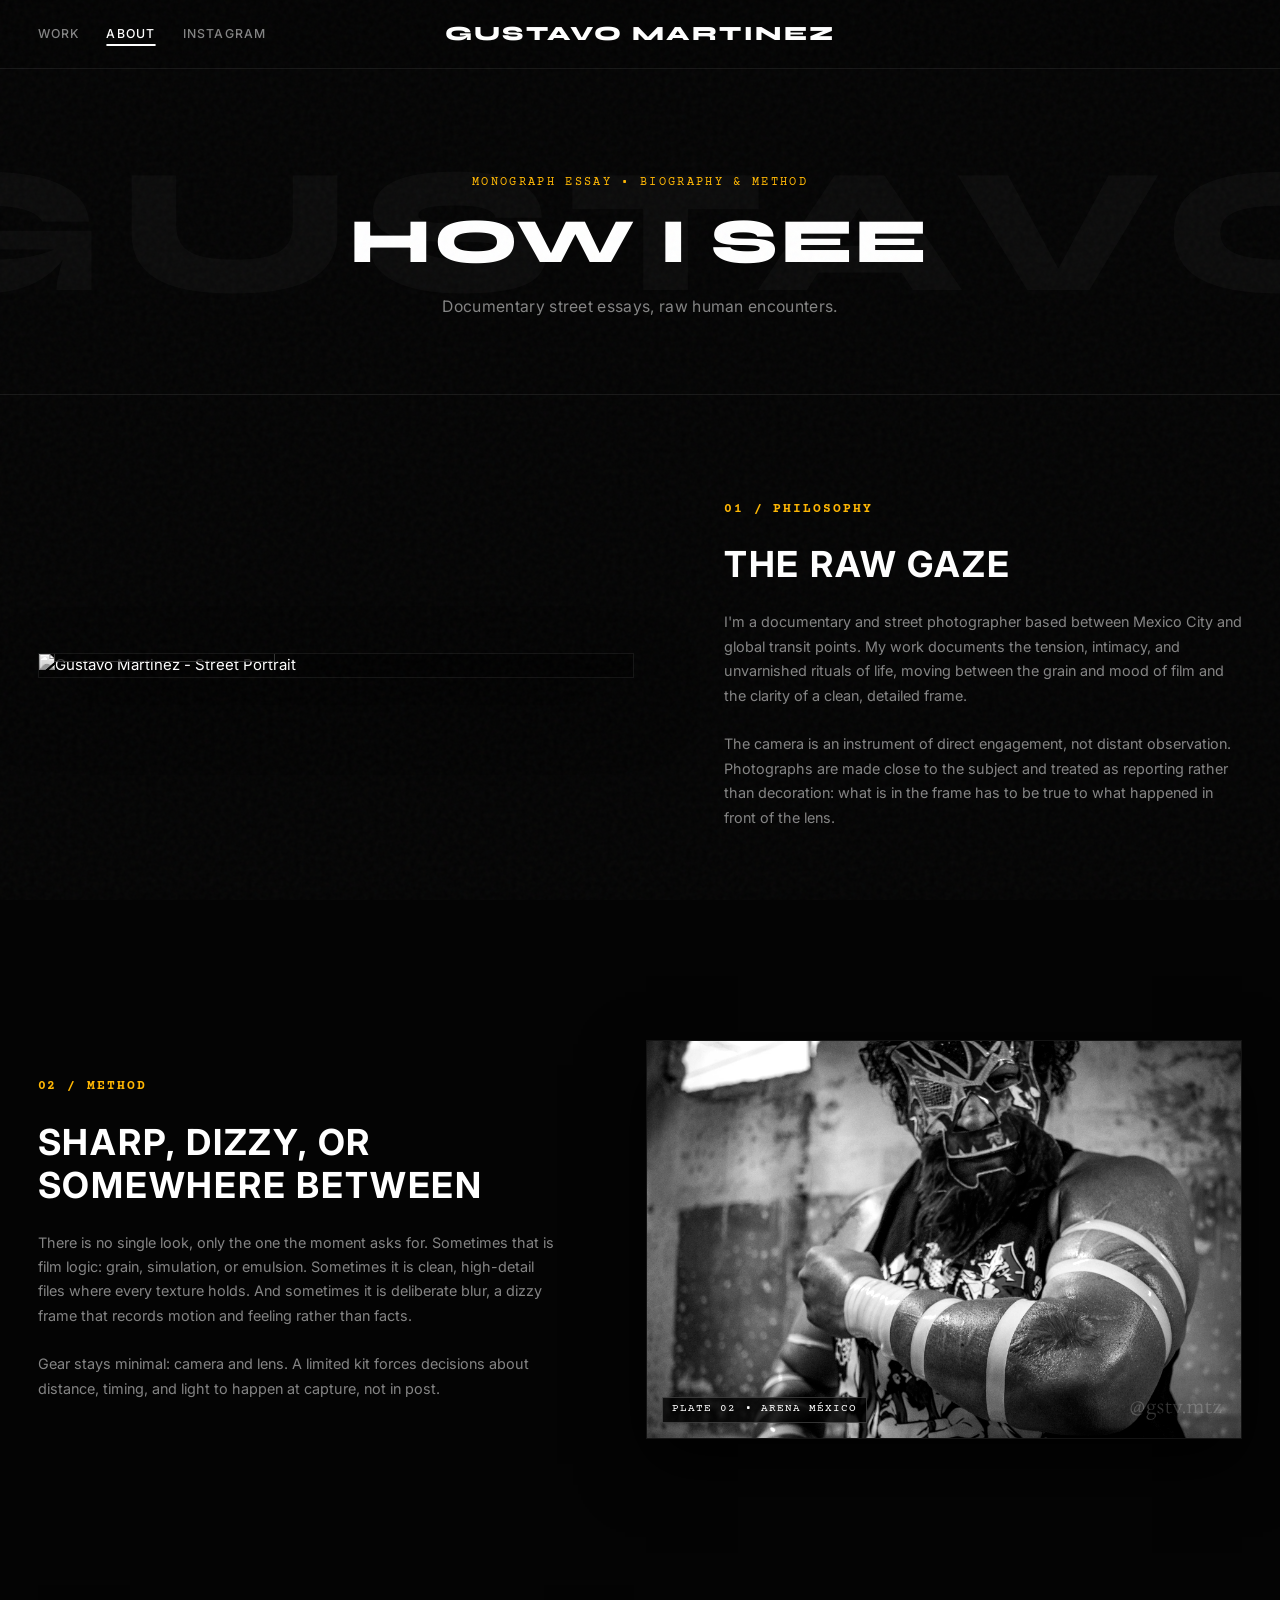
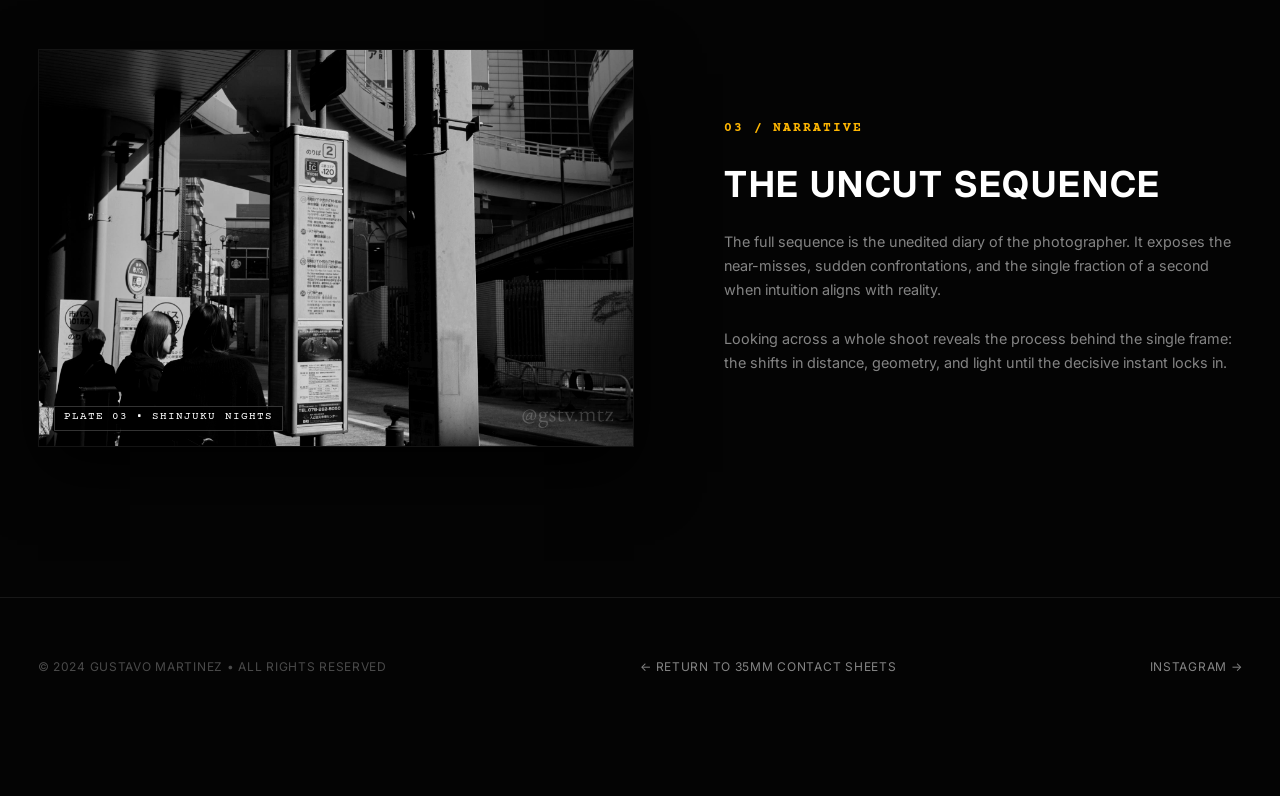
==== commit 218c5ce2: "Remove grease pencil marks and sound features from work section" ====
--- a/about/index.html
+++ b/about/index.html
@@ -41,13 +41,7 @@
             <a href="../index.html" class="site-logo">GUSTAVO MARTINEZ</a>
         </div>
 
-        <div class="header-right">
-            <button id="about-audio-btn" class="audio-toggle-btn" title="Toggle tactile acoustic feedback (S)"
-                aria-pressed="false">
-                <span class="sound-indicator"></span>
-                <span>SOUND [S]</span>
-            </button>
-        </div>
+        <div class="header-right"></div>
     </header>
 
     <!-- About Section Hero Header -->
@@ -148,23 +142,6 @@
             <a href="https://www.instagram.com/gstv.mtz/" target="_blank" rel="noopener">INSTAGRAM →</a>
         </div>
     </footer>
-
-    <!-- Audio Script -->
-    <script type="module">
-        import { sound } from './js/audio.js';
-        const btn = document.getElementById('about-audio-btn');
-        if (btn) {
-            btn.addEventListener('click', () => {
-                const active = sound.toggle();
-                btn.classList.toggle('active', active);
-                btn.setAttribute('aria-pressed', active ? 'true' : 'false');
-                if (active) sound.playClick();
-            });
-        }
-        window.addEventListener('keydown', (e) => {
-            if (e.key.toLowerCase() === 's' && btn) btn.click();
-        });
-    </script>
 </body>
 
 </html>
--- a/css/style.css
+++ b/css/style.css
@@ -169,114 +169,6 @@
     box-shadow: 0 0 8px #10b981;
 }
 
-/* Audio Toggle Button */
-.audio-toggle-btn {
-    background: rgba(255, 255, 255, 0.06);
-    border: 1px solid var(--border-dim);
-    color: var(--text-muted);
-    padding: 0.35rem 0.65rem;
-    border-radius: 4px;
-    font-size: 0.75rem;
-    font-family: var(--font-mono);
-    display: flex;
-    align-items: center;
-    gap: 0.4rem;
-    cursor: pointer;
-    transition: all 0.2s ease;
-}
-
-.audio-toggle-btn:hover {
-    background: rgba(255, 255, 255, 0.12);
-    color: var(--text-pure);
-}
-
-.audio-toggle-btn.active {
-    background: rgba(255, 255, 255, 0.18);
-    border-color: var(--border-medium);
-    color: #fff;
-}
-
-.audio-toggle-btn .sound-indicator {
-    width: 6px;
-    height: 6px;
-    border-radius: 50%;
-    background: #888;
-}
-
-.audio-toggle-btn.active .sound-indicator {
-    background: #e63946;
-    box-shadow: 0 0 6px #e63946;
-}
-
-/* ==========================================================================
-   Floating Mode Control Pill (Dock)
-   ========================================================================== */
-
-.floating-mode-dock {
-    position: fixed;
-    bottom: 2rem;
-    left: 50%;
-    transform: translateX(-50%);
-    z-index: 90;
-    display: flex;
-    align-items: center;
-    background: rgba(14, 15, 20, 0.88);
-    border: 1px solid rgba(255, 255, 255, 0.14);
-    box-shadow: 0 20px 40px rgba(0, 0, 0, 0.7), 0 0 0 1px rgba(255, 255, 255, 0.05);
-    border-radius: 999px;
-    padding: 0.35rem;
-    backdrop-filter: blur(20px);
-    -webkit-backdrop-filter: blur(20px);
-}
-
-.mode-pill-btn {
-    display: flex;
-    align-items: center;
-    gap: 0.65rem;
-    padding: 0.65rem 1.35rem;
-    border-radius: 999px;
-    background: transparent;
-    border: none;
-    color: var(--text-muted);
-    font-family: var(--font-sans);
-    font-size: 0.82rem;
-    font-weight: 600;
-    letter-spacing: 0.08em;
-    text-transform: uppercase;
-    cursor: pointer;
-    transition: all 0.25s var(--ease-out-expo);
-}
-
-.mode-pill-btn:hover {
-    color: var(--text-pure);
-}
-
-.mode-pill-btn.active {
-    background: rgba(255, 255, 255, 0.12);
-    color: #ffffff;
-    box-shadow: 0 2px 10px rgba(0, 0, 0, 0.4);
-}
-
-.mode-icon {
-    display: flex;
-    align-items: center;
-    justify-content: center;
-}
-
-.hotkey-badge {
-    font-family: var(--font-mono);
-    font-size: 0.68rem;
-    color: var(--text-subtle);
-    background: rgba(255, 255, 255, 0.06);
-    padding: 0.15rem 0.35rem;
-    border-radius: 3px;
-    margin-left: 0.2rem;
-}
-
-.mode-pill-btn.active .hotkey-badge {
-    color: var(--text-muted);
-    background: rgba(0, 0, 0, 0.3);
-}
 
 /* ==========================================================================
    Main Viewport & Transitions
